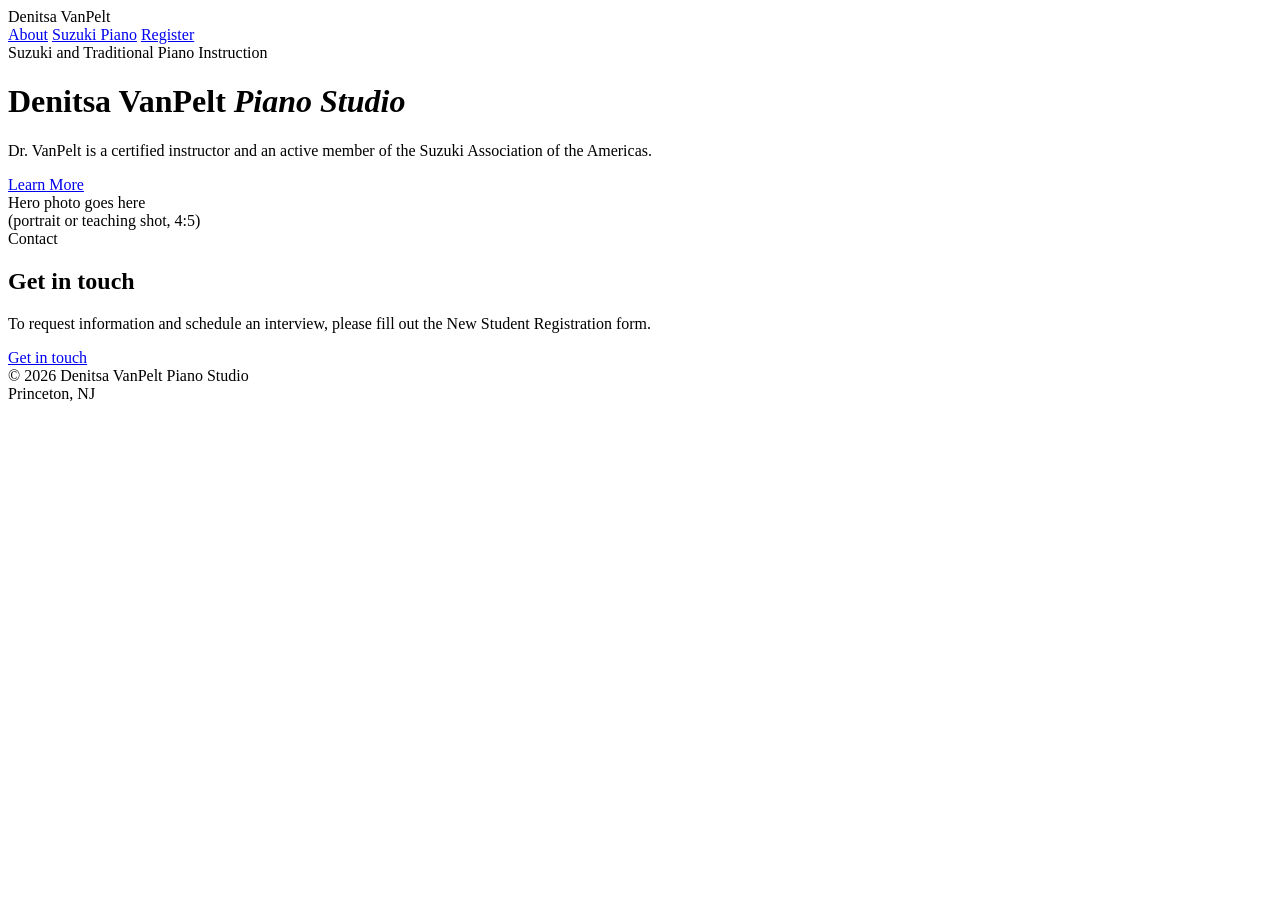
==== index.html @ 99c0c255 "Add files via upload" ====
<!DOCTYPE html>
<html lang="en">
<head>
<meta charset="UTF-8">
<meta name="viewport" content="width=device-width, initial-scale=1.0">
<title>Denitsa VanPelt Piano Studio</title>
<meta name="description" content="Dr. VanPelt offers weekly private piano lessons in Suzuki and traditional piano. Students can also participate in a variety of music events.">
<link rel="preconnect" href="https://fonts.googleapis.com">
<link href="https://fonts.googleapis.com/css2?family=Fraunces:opsz,wght@9..144,400;9..144,500;9..144,600&family=Inter:wght@400;500;600&display=swap" rel="stylesheet">
<link rel="stylesheet" href="assets/style.css">
</head>
<body>

<header>
  <div class="logo">Denitsa VanPelt</div>
  <nav>
    <a href="about.html">About</a>
    <a href="suzuki-piano.html">Suzuki Piano</a>
    <a href="register.html">Register</a>
  </nav>
</header>

<div class="hero">
  <div>
    <div class="eyebrow">Suzuki and Traditional Piano Instruction</div>
    <h1>Denitsa VanPelt <em>Piano Studio</em></h1>
    <p>Dr. VanPelt is a certified instructor and an active member of the Suzuki Association of the Americas.</p>
    <a href="suzuki-piano.html" class="cta">Learn More</a>
  </div>
  <div class="photo-slot">Hero photo goes here<br>(portrait or teaching shot, 4:5)</div>
</div>

<div class="key-divider">
  <div></div><div></div><div></div><div></div><div></div><div></div><div></div><div></div><div></div><div></div><div></div><div></div>
</div>

<section class="split">
  <div>
    <span class="label">Contact</span>
    <h2>Get in touch</h2>
  </div>
  <div class="body">
    <p>To request information and schedule an interview, please fill out the New Student Registration form.</p>
    <a href="register.html" class="cta">Get in touch</a>
  </div>
</section>

<footer>
  <div>&copy; 2026 Denitsa VanPelt Piano Studio</div>
  <div>Princeton, NJ</div>
</footer>

</body>
</html>
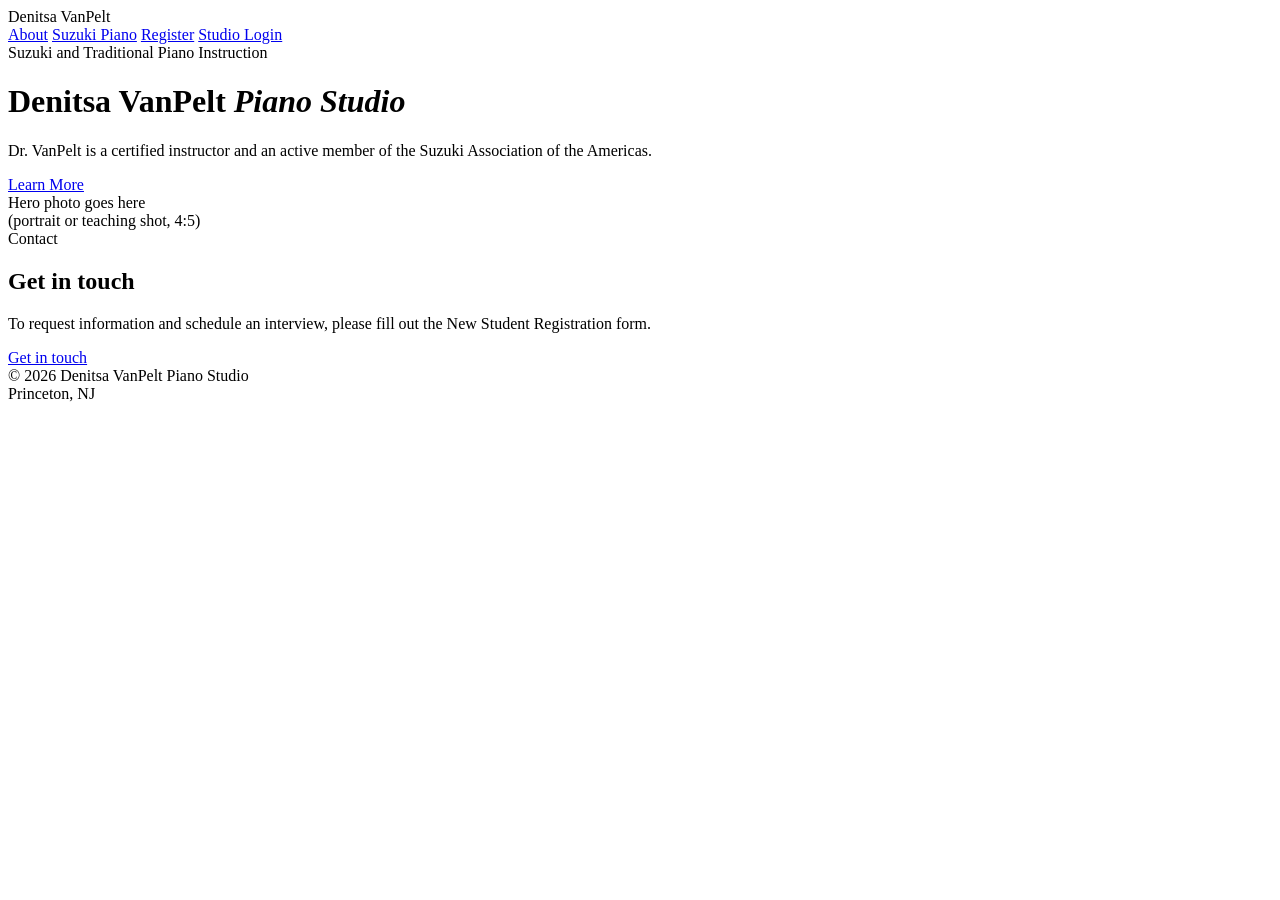
==== commit 8c60f766: "Add files via upload" ====
--- a/index.html
+++ b/index.html
@@ -17,6 +17,7 @@
     <a href="about.html">About</a>
     <a href="suzuki-piano.html">Suzuki Piano</a>
     <a href="register.html">Register</a>
+    <a href="login.html">Studio Login</a>
   </nav>
 </header>
 
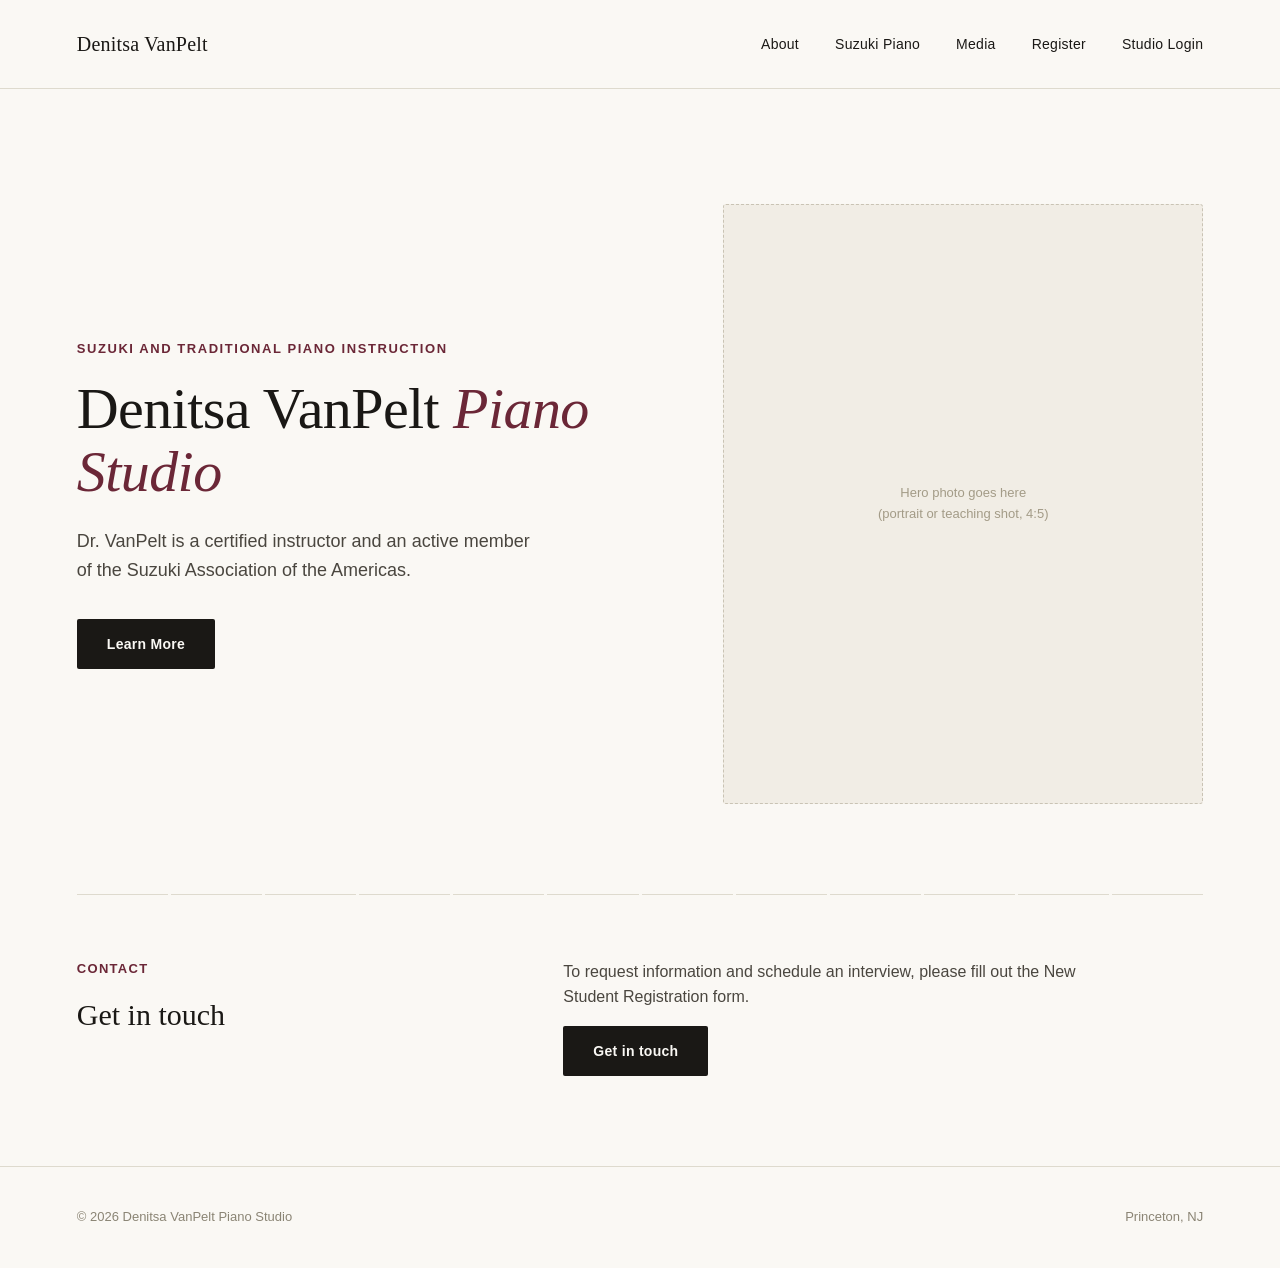
==== commit 9233edaa: "Add files via upload" ====
--- a/index.html
+++ b/index.html
@@ -16,6 +16,7 @@
   <nav>
     <a href="about.html">About</a>
     <a href="suzuki-piano.html">Suzuki Piano</a>
+    <a href="media.html">Media</a>
     <a href="register.html">Register</a>
     <a href="login.html">Studio Login</a>
   </nav>
--- a/assets/style.css
+++ b/assets/style.css
@@ -0,0 +1,177 @@
+:root {
+  --ink: #1A1815;
+  --paper: #FAF8F4;
+  --paper-dim: #F1EDE5;
+  --wine: #6B2737;
+  --line: #DEDACE;
+}
+* { box-sizing: border-box; margin: 0; padding: 0; }
+body {
+  background: var(--paper);
+  color: var(--ink);
+  font-family: 'Inter', sans-serif;
+  line-height: 1.6;
+}
+a { color: inherit; text-decoration: none; }
+img { max-width: 100%; display: block; }
+
+header {
+  display: flex;
+  justify-content: space-between;
+  align-items: center;
+  padding: 28px 6vw;
+  border-bottom: 1px solid var(--line);
+}
+.logo {
+  font-family: 'Fraunces', serif;
+  font-size: 20px;
+  font-weight: 500;
+  letter-spacing: 0.01em;
+}
+nav { display: flex; gap: 36px; }
+nav a {
+  font-size: 14px;
+  font-weight: 500;
+  letter-spacing: 0.02em;
+}
+nav a:hover, nav a.active { color: var(--wine); }
+
+.hero {
+  display: grid;
+  grid-template-columns: 1.1fr 0.9fr;
+  align-items: center;
+  gap: 60px;
+  padding: 9vw 6vw 7vw;
+  max-width: 1280px;
+  margin: 0 auto;
+}
+.eyebrow {
+  font-size: 13px;
+  letter-spacing: 0.12em;
+  text-transform: uppercase;
+  color: var(--wine);
+  font-weight: 600;
+  margin-bottom: 18px;
+}
+h1 {
+  font-family: 'Fraunces', serif;
+  font-weight: 500;
+  font-size: clamp(38px, 4.8vw, 58px);
+  line-height: 1.08;
+  letter-spacing: -0.01em;
+  margin-bottom: 24px;
+}
+h1 em { font-style: italic; color: var(--wine); }
+.hero p {
+  font-size: 18px;
+  color: #4a463f;
+  max-width: 46ch;
+  margin-bottom: 34px;
+}
+.cta {
+  display: inline-block;
+  background: var(--ink);
+  color: var(--paper);
+  padding: 14px 30px;
+  font-size: 14px;
+  font-weight: 600;
+  letter-spacing: 0.02em;
+  border-radius: 2px;
+  transition: background 0.2s ease;
+}
+.cta:hover { background: var(--wine); }
+
+.photo-slot {
+  aspect-ratio: 4/5;
+  background: var(--paper-dim);
+  border: 1px dashed #c9c3b4;
+  display: flex;
+  align-items: center;
+  justify-content: center;
+  color: #a39b87;
+  font-size: 13px;
+  text-align: center;
+  padding: 20px;
+  border-radius: 3px;
+  overflow: hidden;
+}
+.photo-slot img { width: 100%; height: 100%; object-fit: cover; }
+
+.key-divider {
+  display: flex;
+  max-width: 1280px;
+  margin: 0 auto;
+  padding: 0 6vw;
+}
+.key-divider div {
+  flex: 1;
+  height: 1px;
+  background: var(--line);
+}
+.key-divider div:not(:last-child) { margin-right: 3px; }
+
+.page-header {
+  max-width: 1280px;
+  margin: 0 auto;
+  padding: 7vw 6vw 2vw;
+}
+.page-header .label {
+  font-size: 13px;
+  letter-spacing: 0.1em;
+  text-transform: uppercase;
+  color: var(--wine);
+  font-weight: 600;
+  margin-bottom: 12px;
+  display: block;
+}
+.page-header h1 { font-size: clamp(32px, 4vw, 46px); margin-bottom: 0; }
+
+section.split {
+  display: grid;
+  grid-template-columns: 0.4fr 0.6fr;
+  gap: 60px;
+  max-width: 1280px;
+  margin: 0 auto;
+  padding: 5vw 6vw 7vw;
+  border-bottom: 1px solid var(--line);
+}
+section.split:last-of-type { border-bottom: none; }
+section.split h2 {
+  font-family: 'Fraunces', serif;
+  font-weight: 500;
+  font-size: 30px;
+}
+section.split .label {
+  font-size: 13px;
+  letter-spacing: 0.1em;
+  text-transform: uppercase;
+  color: var(--wine);
+  font-weight: 600;
+  margin-bottom: 12px;
+  display: block;
+}
+section.split .body p { margin-bottom: 16px; color: #4a463f; font-size: 16px; max-width: 60ch; }
+section.split .body p:last-child { margin-bottom: 0; }
+
+.simple-page {
+  max-width: 800px;
+  margin: 0 auto;
+  padding: 5vw 6vw 7vw;
+}
+.simple-page p { margin-bottom: 16px; color: #4a463f; font-size: 16px; }
+
+footer {
+  padding: 40px 6vw;
+  display: flex;
+  justify-content: space-between;
+  align-items: center;
+  font-size: 13px;
+  color: #8a8474;
+  border-top: 1px solid var(--line);
+}
+
+@media (max-width: 800px) {
+  .hero { grid-template-columns: 1fr; padding-top: 60px; }
+  section.split { grid-template-columns: 1fr; gap: 20px; }
+  nav { gap: 20px; }
+}
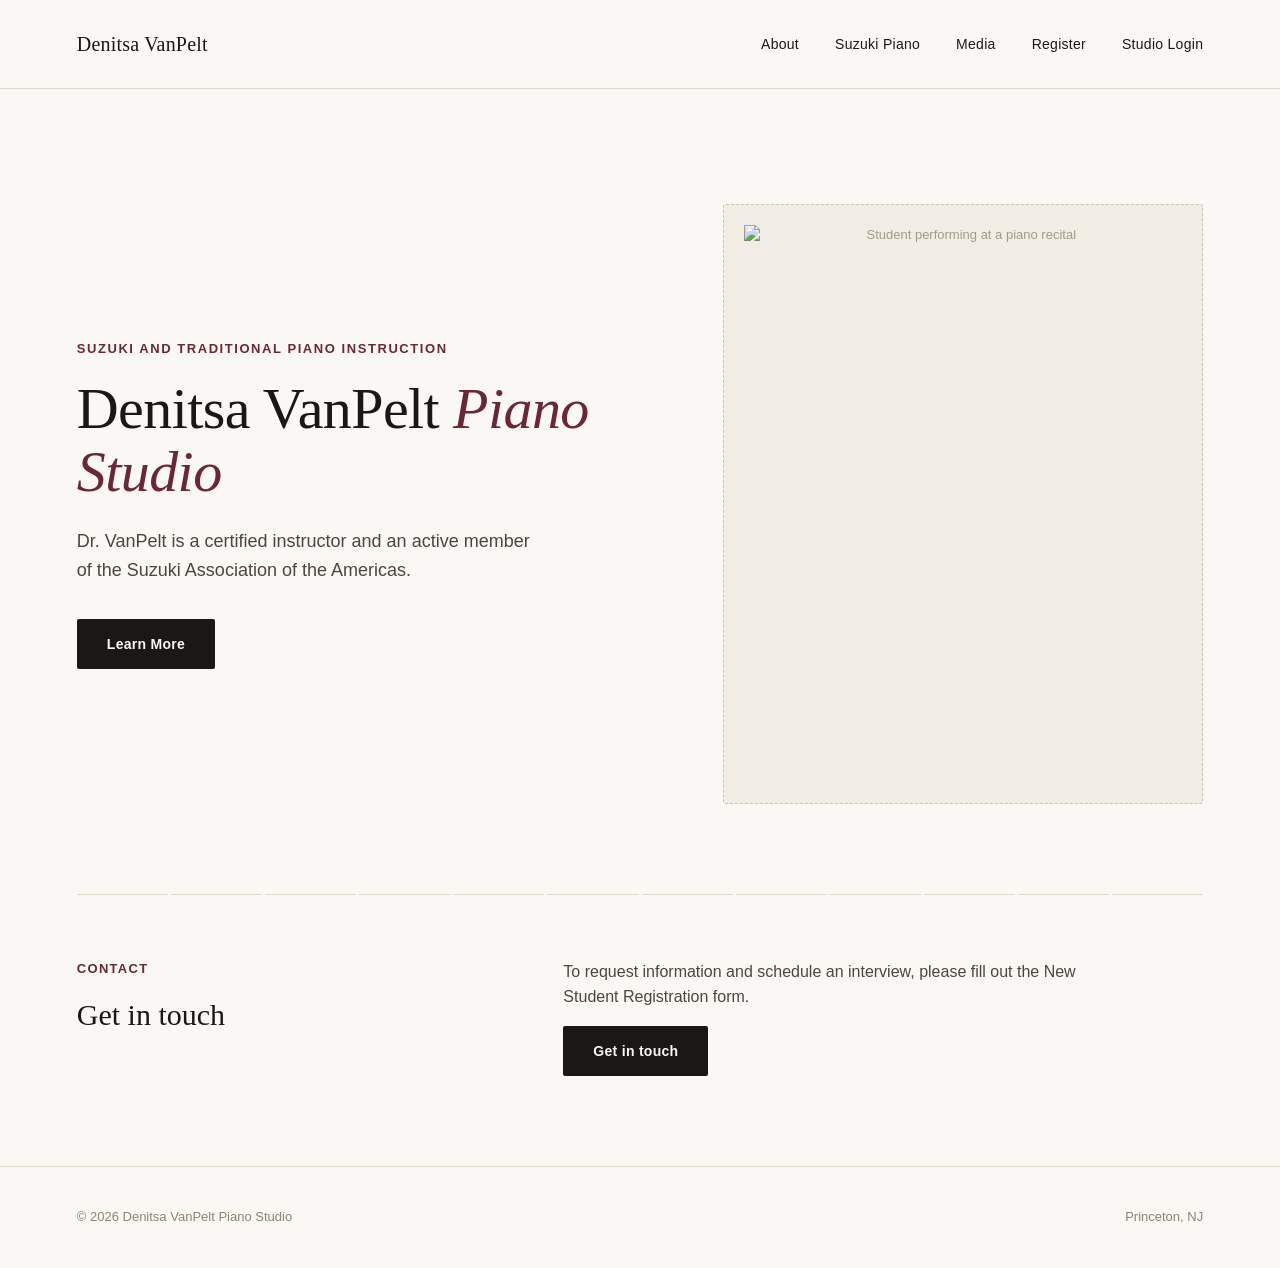
==== commit cd1b45fd: "Add files via upload" ====
--- a/index.html
+++ b/index.html
@@ -29,7 +29,7 @@
     <p>Dr. VanPelt is a certified instructor and an active member of the Suzuki Association of the Americas.</p>
     <a href="suzuki-piano.html" class="cta">Learn More</a>
   </div>
-  <div class="photo-slot">Hero photo goes here<br>(portrait or teaching shot, 4:5)</div>
+  <div class="photo-slot"><img src="assets/img/front-page.jpg" alt="Student performing at a piano recital"></div>
 </div>
 
 <div class="key-divider">
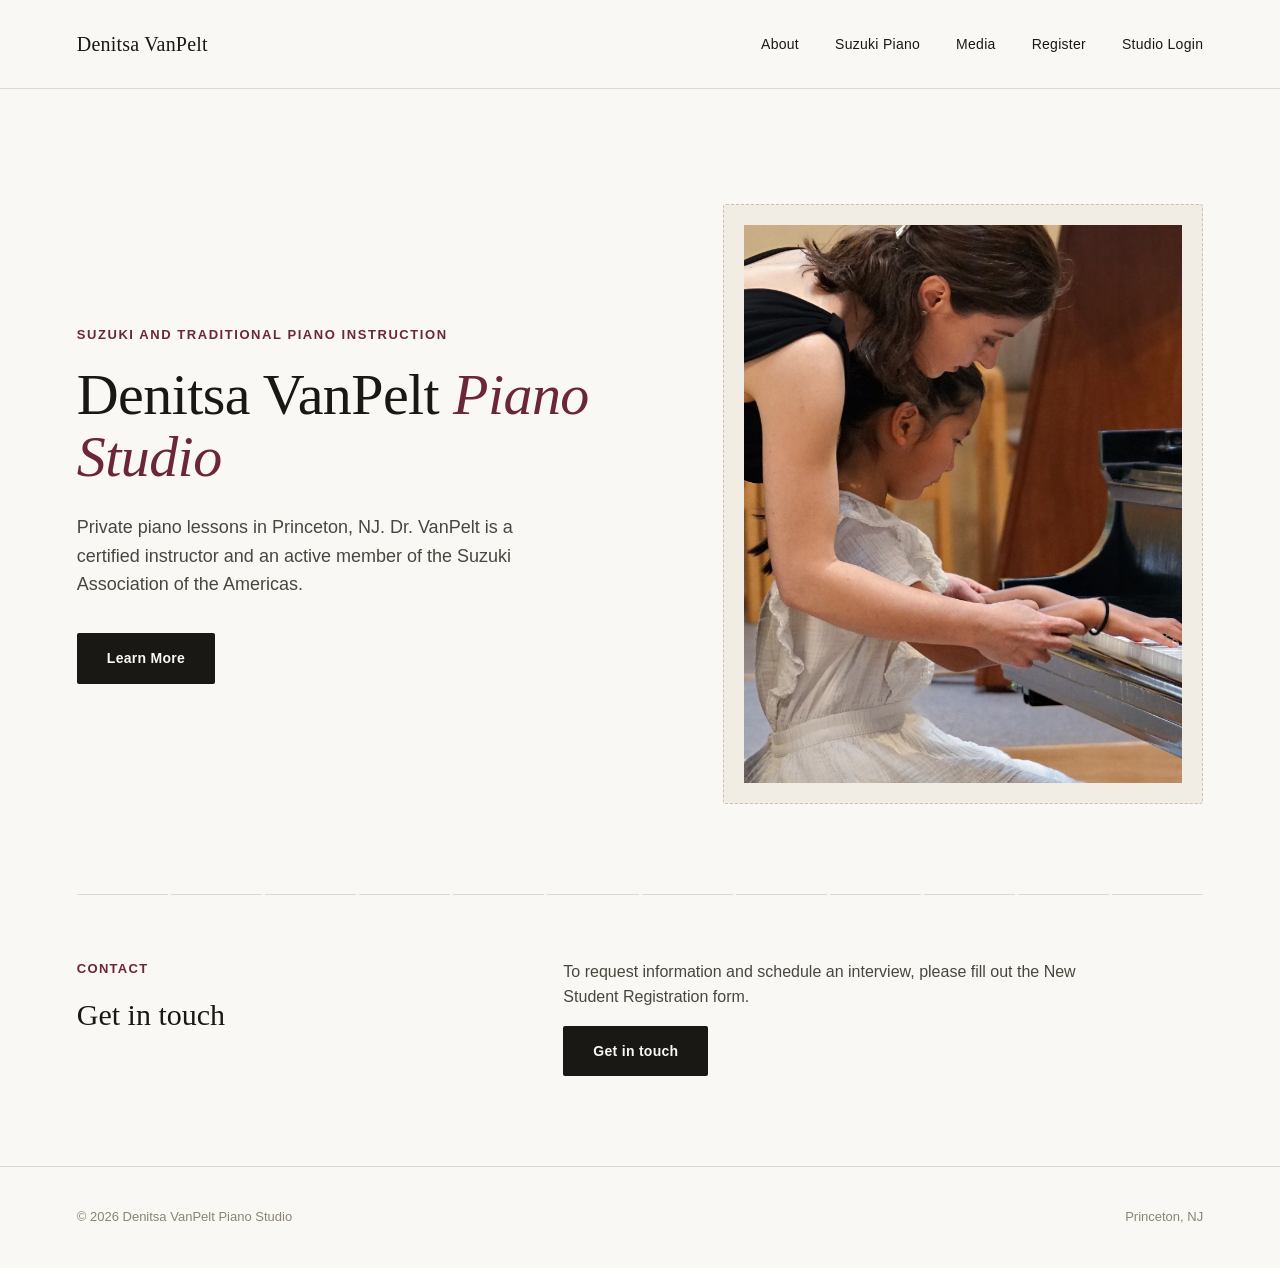
==== commit 644e945f: "Add files via upload" ====
--- a/index.html
+++ b/index.html
@@ -3,8 +3,8 @@
 <head>
 <meta charset="UTF-8">
 <meta name="viewport" content="width=device-width, initial-scale=1.0">
-<title>Denitsa VanPelt Piano Studio</title>
-<meta name="description" content="Dr. VanPelt offers weekly private piano lessons in Suzuki and traditional piano. Students can also participate in a variety of music events.">
+<title>Piano Lessons in Princeton, NJ | Denitsa VanPelt Piano Studio</title>
+<meta name="description" content="Private Suzuki and traditional piano lessons in Princeton, NJ with Dr. Denitsa VanPelt. Students can also participate in a variety of music events.">
 <link rel="preconnect" href="https://fonts.googleapis.com">
 <link href="https://fonts.googleapis.com/css2?family=Fraunces:opsz,wght@9..144,400;9..144,500;9..144,600&family=Inter:wght@400;500;600&display=swap" rel="stylesheet">
 <link rel="stylesheet" href="assets/style.css">
@@ -26,7 +26,7 @@
   <div>
     <div class="eyebrow">Suzuki and Traditional Piano Instruction</div>
     <h1>Denitsa VanPelt <em>Piano Studio</em></h1>
-    <p>Dr. VanPelt is a certified instructor and an active member of the Suzuki Association of the Americas.</p>
+    <p>Private piano lessons in Princeton, NJ. Dr. VanPelt is a certified instructor and an active member of the Suzuki Association of the Americas.</p>
     <a href="suzuki-piano.html" class="cta">Learn More</a>
   </div>
   <div class="photo-slot"><img src="assets/img/front-page.jpg" alt="Student performing at a piano recital"></div>
